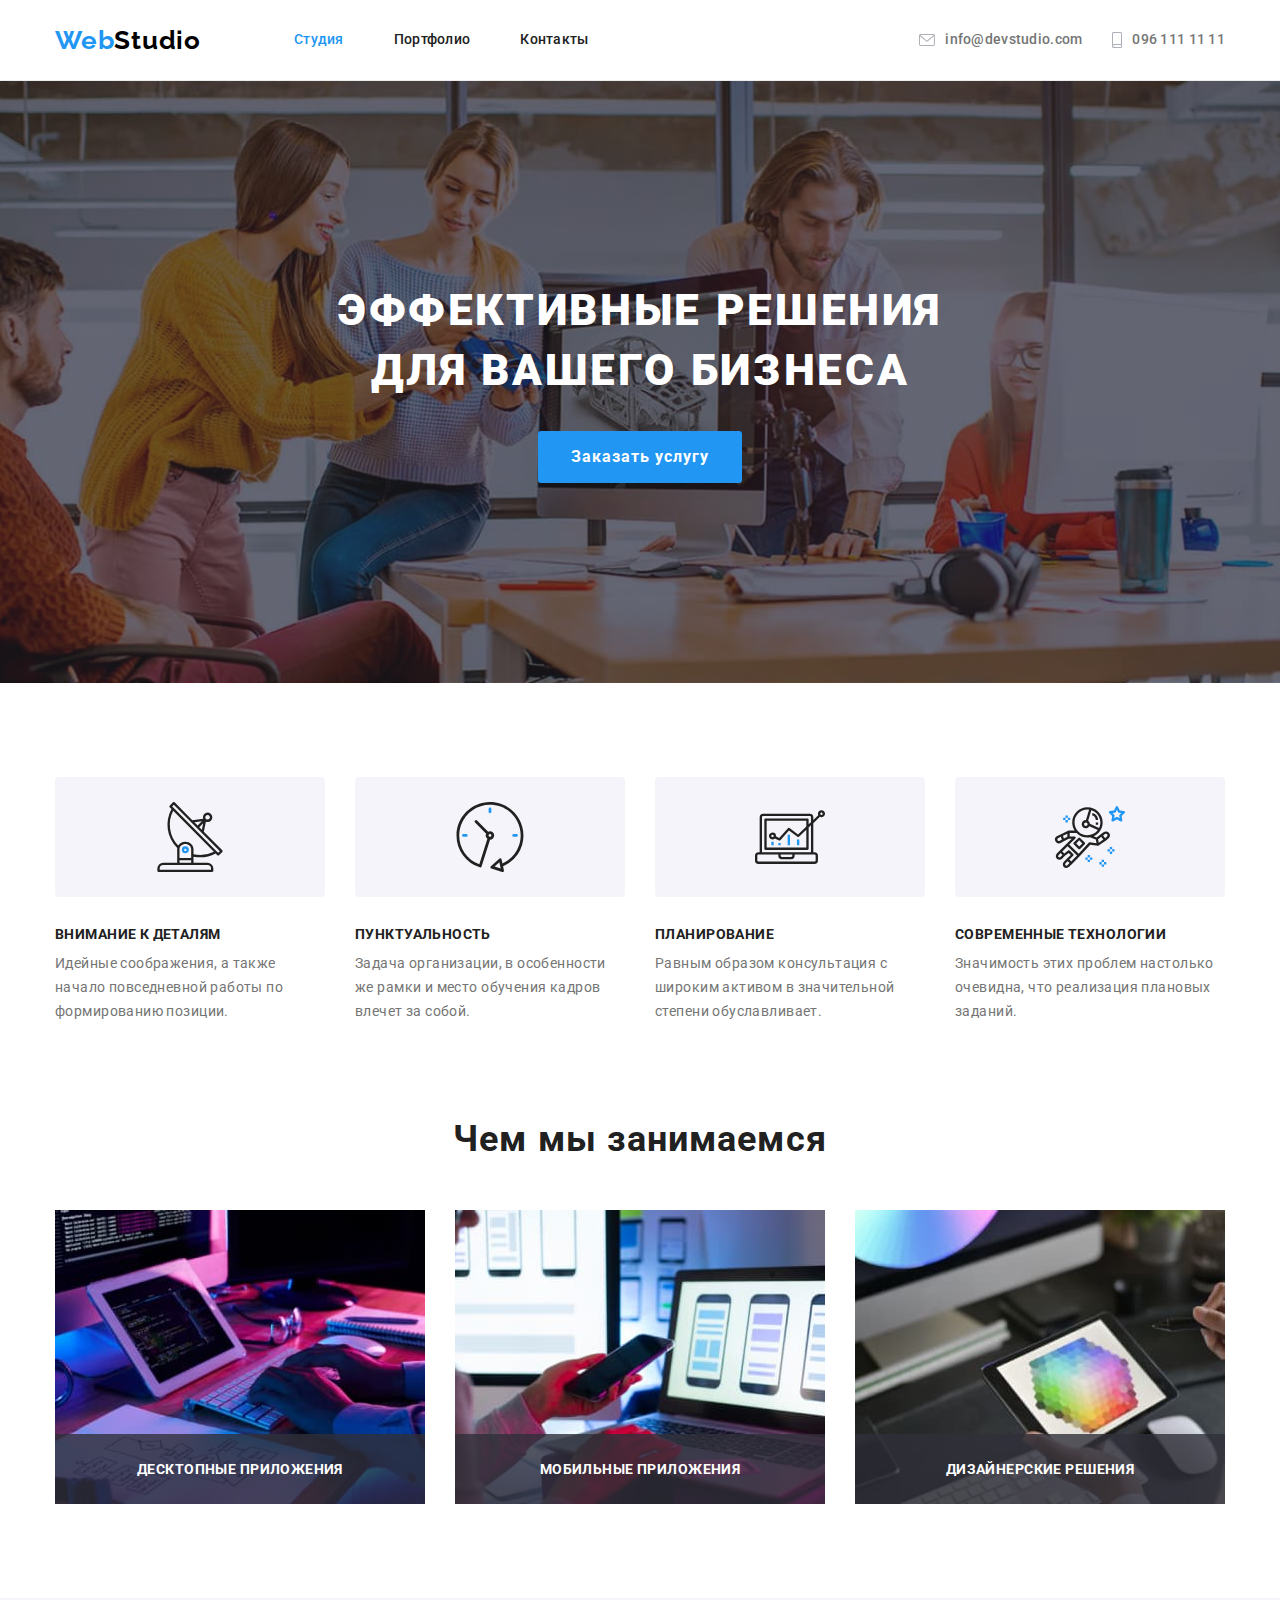
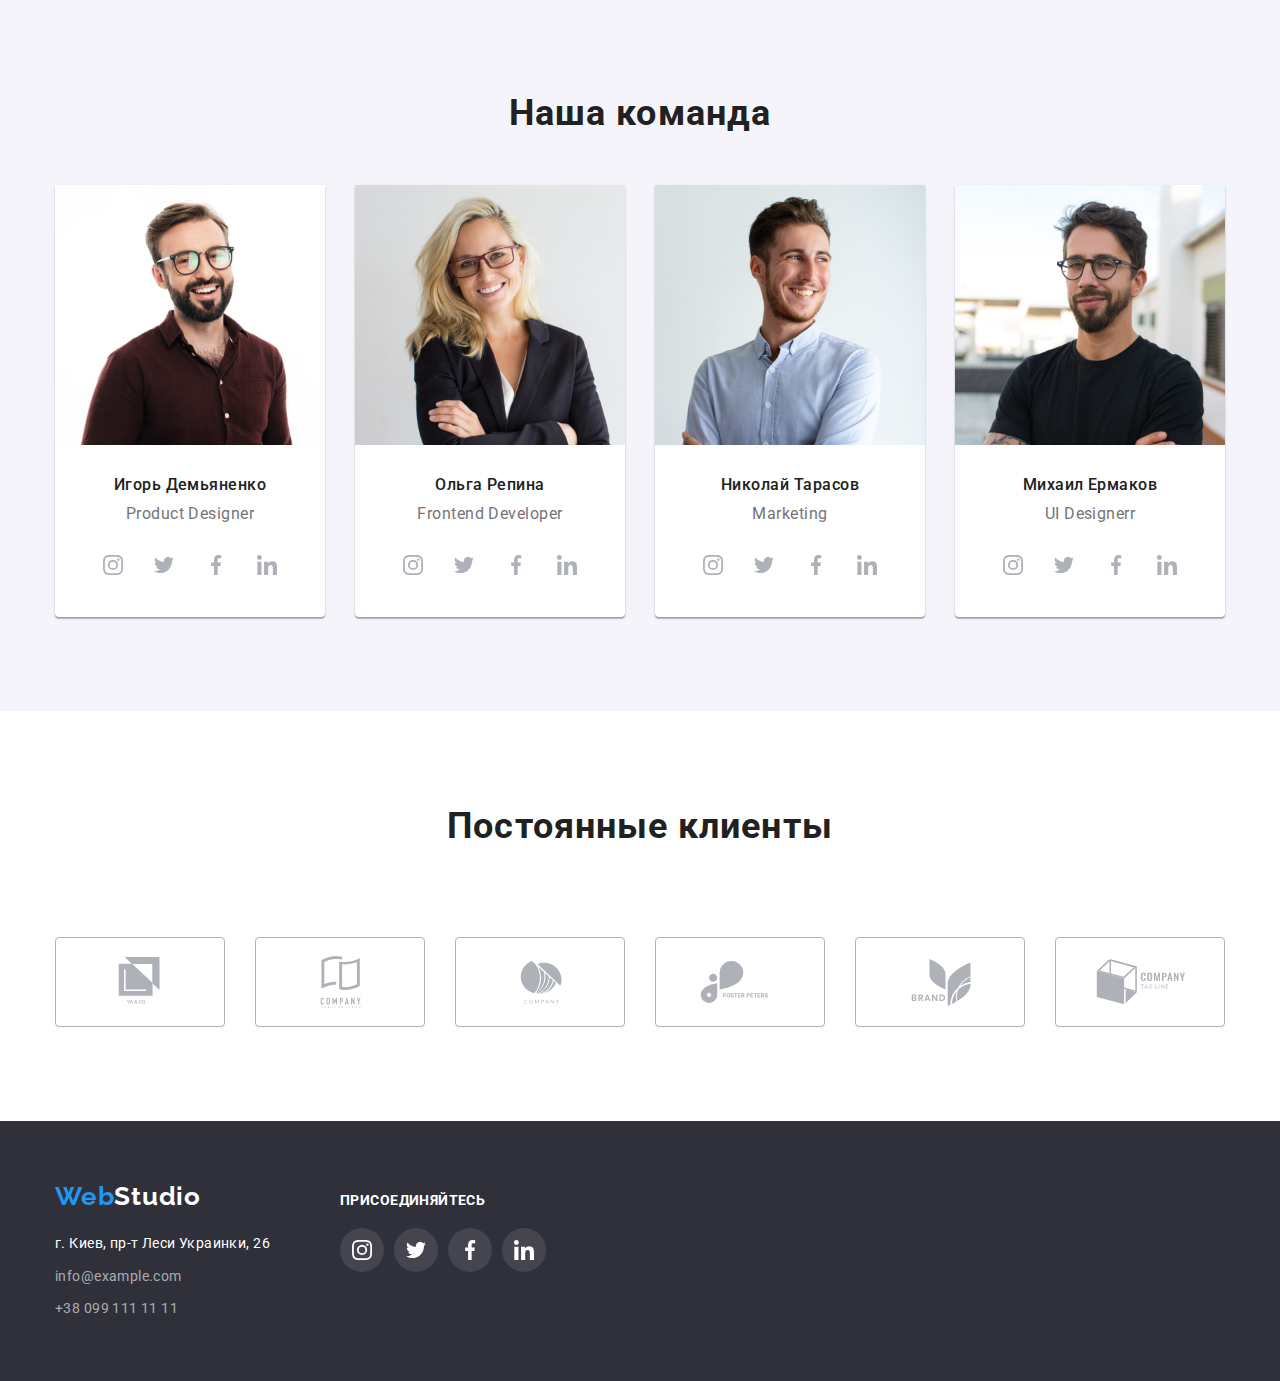
==== index.html @ 8a3f6d6b "позиционирование" ====
<!DOCTYPE html>
<html lang="ru">

<head>
    <meta charset="UTF-8">
    <meta name="viewport" content="width=device-width, initial-scale=1.0">
    <title>Web Studio</title>
    <link rel="preconnect" href="https://fonts.gstatic.com">
    <link
        href="https://fonts.googleapis.com/css2?family=Raleway:wght@700&family=Roboto:wght@400;500;700;900&display=swap"
        rel="stylesheet">
    <link rel="stylesheet"
        href="https://cdnjs.cloudflare.com/ajax/libs/modern-normalize/0.6.0/modern-normalize.min.css" />
    <link rel="stylesheet" href="css/style.css">
</head>

<body>
    <!--шапка-->
    <header class="header">
        <div class="container">
            <nav class="nav-links">
                <a href="./index.html" class="logo-header"><span class="logo-part">Web</span>Studio</a>
                <ul class="site-nav list">
                    <li class="nav-item"><a href="#" class="link current">Студия</a></li>
                    <li class="nav-item"><a href="./portfolio.html" class="link">Портфолио</a></li>
                    <li class="nav-item"><a href="" class="link">Контакты</a></li>
                </ul>
            </nav>
            <ul class="contacts list">
                <li class="contacts-item"><a href="mailto:info@devstudio.com" class="item">
                        <svg class="contacts-icon" width="16" height="12">
                            <use href="./image/symbol.svg#icon-envelope"></use>
                        </svg>
                        info@devstudio.com</a></li>
                <li class="contacts-item"><a href="tel:+380961111111" class="item">
                        <svg class="contacts-icon" width="10" height="16">
                            <use href="./image/symbol.svg#icon-smartphone"></use>
                        </svg>
                        096 111 11 11</a></li>
            </ul>
        </div>
    </header>

    <!--Баннер-->
    <main>
        <section class="hero">
            <div class="container">
                <h1 class="name">Эффективные решения для вашего бизнеса</h1>
                <a href="" class="order">Заказать услугу</a>
            </div>
        </section>

        <!--Ценности-->
        <section class="values">
            <div class="container">
                <h2 class="visually-hidden">Наши ценности</h2>
                <ul class="list">
                    <li class="list-item">
                        <h3 class="name">Внимание к деталям</h3>
                        <p class="essence">Идейные соображения, а также начало повседневной работы по формированию
                            позиции.
                        </p>
                    </li>
                    <li class="list-item">
                        <h3 class="name">Пунктуальность</h3>
                        <p class="essence">Задача организации, в особенности же рамки и место обучения кадров влечет за
                            собой.</p>
                    </li>
                    <li class="list-item">
                        <h3 class="name">Планирование</h3>
                        <p class="essence">Равным образом консультация с широким активом в значительной степени
                            обуславливает.</p>
                    </li>
                    <li class="list-item">
                        <h3 class="name">Современные технологии</h3>
                        <p class="essence">Значимость этих проблем настолько очевидна, что реализация плановых заданий.
                        </p>
                    </li>
                </ul>
            </div>
        </section>

        <!--Чем занимаемся-->
        <section class="works">
            <div class="container">
                <h2 class="title">Чем мы занимаемся</h2>
                <ul class="list">
                    <li class="works-item">
                        <img src="./image/box1.jpg" alt="Человек за столом пишет код на компьютере" width="370"
                            class="works-img">
                        <p class="works-label">Десктопные приложения</p>
                    </li>
                    <li class="works-item">
                        <img src="./image/box2.jpg" alt="Человек проверяет как отображается информация на смартфоне"
                            width="370" class="works-img">
                        <p class="works-label">Мобильные приложения</p>
                    </li>
                    <li class="works-item">
                        <img src="./image/box3.jpg" alt="Человек выбирает цвет на палитре цветов с планшета" width="370"
                            class="works-img">
                        <p class="works-label">Дизайнерские решения</p>
                    </li>
                </ul>
            </div>
        </section>

        <!--Наша команда-->
        <section class="team">
            <div class="container">
                <h2 class="name">Наша команда</h2>
                <ul class="list">
                    <li class="item"> <img src="./image/photo1.jpg" alt="Мужчина в бордовой рубашке и очках" width="270"
                            class="box">
                        <h3 class="title">Игорь Демьяненко</h3>
                        <p lang="en" class="position">Product Designer</p>

                        <ul class="social">
                            <li class="social-item">
                                <a href="#" class="social-link">
                                    <svg class="social-icon" width="20" height="20">
                                        <use href="./image/symbol.svg#icon-instagram" />
                                    </svg>
                                </a>
                            </li>
                            <li class="social-item">
                                <a href="#" class="social-link">
                                    <svg class="social-icon" width="20" height="20">
                                        <use href="./image/symbol.svg#icon-twitter" />
                                    </svg>
                                </a>
                            </li>
                            <li class="social-item">
                                <a href="#" class="social-link">
                                    <svg class="social-icon" width="20" height="20">
                                        <use href="./image/symbol.svg#icon-facebook" />
                                    </svg>
                                </a>
                            </li>
                            <li class="social-item">
                                <a href="#" class="social-link">
                                    <svg class="social-icon" width="20" height="20">
                                        <use href="./image/symbol.svg#icon-linkedin" />
                                    </svg>
                                </a>
                            </li>
                        </ul>

                    </li>
                    <li class="item">
                        <img src="./image/photo2.jpg" alt="Девушка в очках и деловом костюме" width="270" class="box">
                        <h3 class="title">Ольга Репина</h3>
                        <p lang="en" class="position">Frontend Developer</p>

                        <ul class="social">
                            <li class="social-item">
                                <a href="#" class="social-link">
                                    <svg class="social-icon" width="20" height="20">
                                        <use href="./image/symbol.svg#icon-instagram" />
                                    </svg>
                                </a>
                            </li>
                            <li class="social-item">
                                <a href="#" class="social-link">
                                    <svg class="social-icon" width="20" height="20">
                                        <use href="./image/symbol.svg#icon-twitter" />
                                    </svg>
                                </a>
                            </li>
                            <li class="social-item">
                                <a href="#" class="social-link">
                                    <svg class="social-icon" width="20" height="20">
                                        <use href="./image/symbol.svg#icon-facebook" />
                                    </svg>
                                </a>
                            </li>
                            <li class="social-item">
                                <a href="#" class="social-link">
                                    <svg class="social-icon" width="20" height="20">
                                        <use href="./image/symbol.svg#icon-linkedin" />
                                    </svg>
                                </a>
                            </li>
                        </ul>

                    </li>
                    <li class="item">
                        <img src="./image/photo3.jpg" alt="Мужчина в белой рубашке" width="270" class="box">
                        <h3 class="title">Николай Тарасов</h3>
                        <p lang="en" class="position">Marketing</p>

                        <ul class="social">
                            <li class="social-item">
                                <a href="#" class="social-link">
                                    <svg class="social-icon" width="20" height="20">
                                        <use href="./image/symbol.svg#icon-instagram" />
                                    </svg>
                                </a>
                            </li>
                            <li class="social-item">
                                <a href="#" class="social-link">
                                    <svg class="social-icon" width="20" height="20">
                                        <use href="./image/symbol.svg#icon-twitter" />
                                    </svg>
                                </a>
                            </li>
                            <li class="social-item">
                                <a href="#" class="social-link">
                                    <svg class="social-icon" width="20" height="20">
                                        <use href="./image/symbol.svg#icon-facebook" />
                                    </svg>
                                </a>
                            </li>
                            <li class="social-item">
                                <a href="#" class="social-link">
                                    <svg class="social-icon" width="20" height="20">
                                        <use href="./image/symbol.svg#icon-linkedin" />
                                    </svg>
                                </a>
                            </li>
                        </ul>

                    </li>
                    <li class="item">
                        <img src="./image/photo4.jpg" alt="Мужчина в черной футболке и очках" width="270" class="box">
                        <h3 class="title">Михаил Ермаков</h3>
                        <p lang="en" class="position">UI Designerr</p>

                        <ul class="social">
                            <li class="social-item">
                                <a href="#" class="social-link">
                                    <svg class="social-icon" width="20" height="20">
                                        <use href="./image/symbol.svg#icon-instagram" />
                                    </svg>
                                </a>
                            </li>
                            <li class="social-item">
                                <a href="#" class="social-link">
                                    <svg class="social-icon" width="20" height="20">
                                        <use href="./image/symbol.svg#icon-twitter" />
                                    </svg>
                                </a>
                            </li>
                            <li class="social-item">
                                <a href="#" class="social-link">
                                    <svg class="social-icon" width="20" height="20">
                                        <use href="./image/symbol.svg#icon-facebook" />
                                    </svg>
                                </a>
                            </li>
                            <li class="social-item">
                                <a href="#" class="social-link">
                                    <svg class="social-icon" width="20" height="20">
                                        <use href="./image/symbol.svg#icon-linkedin" />
                                    </svg>
                                </a>
                            </li>
                        </ul>

                    </li>
                </ul>
            </div>
        </section>

        <!--Постоянные клиенты-->
        <section class="client">
            <div class="container">
                <h2 class="name">Постоянные клиенты</h2>
                <ul class="list">
                    <li class="client-item">
                        <a href="#" class="link">
                            <svg class="client-icon" width="170" height="90">
                                <use href="./image/symbol.svg#icon-Client1"></use>
                            </svg>
                        </a>
                    </li>
                    <li class="client-item">
                        <a href="#" class="link">
                            <svg class="client-icon" width="170" height="90">
                                <use href="./image/symbol.svg#icon-Client2"></use>
                            </svg>
                        </a>
                    </li>
                    <li class="client-item">
                        <a href="#" class="link">
                            <svg class="client-icon" width="170" height="90">
                                <use href="./image/symbol.svg#icon-Client3"></use>
                            </svg>
                        </a>
                    </li>
                    <li class="client-item">
                        <a href="#" class="link">
                            <svg class="client-icon" width="170" height="90">
                                <use href="./image/symbol.svg#icon-Client4"></use>
                            </svg>
                        </a>
                    </li>
                    <li class="client-item">
                        <a href="#" class="link">
                            <svg class="client-icon" width="170" height="90">
                                <use href="./image/symbol.svg#icon-Client5"></use>
                            </svg>
                        </a>
                    </li>
                    <li class="client-item">
                        <a href="#" class="link">
                            <svg class="client-icon" width="170" height="90">
                                <use href="./image/symbol.svg#icon-Client6"></use>
                            </svg>
                        </a>
                    </li>
                </ul>
            </div>
        </section>
    </main>

    <!--Подвал-->
    <footer class="footer">
        <div class="container">
            <div class="footer-content">
                <p class="logo-footer"><span class="logo-part">Web</span>Studio</p>
                <address class="address">
                    <p class="office"> г. Киев, пр-т Леси Украинки, 26</p>
                    <p class="item"><a href="mailto:info@example.com" class="item">info@example.com</a></p>
                    <p class="item"><a href="tel:+380991111111" class="item">+38 099 111 11 11</a></p>
                </address>
            </div>
            <div class="footer-social">
                <p class="social-title">Присоединяйтесь</p>
                <ul class="social down">
                    <li class="social-item">
                        <a href="#" class="social-link">
                            <svg class="social-icon" width="20" height="20">
                                <use href="./image/symbol.svg#icon-instagram" />
                            </svg>
                        </a>
                    </li>

                    <li class="social-item">
                        <a href="#" class="social-link">
                            <svg class="social-icon" width="20" height="20">
                                <use href="./image/symbol.svg#icon-twitter" />
                            </svg>
                        </a>
                    </li>

                    <li class="social-item">
                        <a href="#" class="social-link">
                            <svg class="social-icon" width="20" height="20">
                                <use href="./image/symbol.svg#icon-facebook" />
                            </svg>
                        </a>
                    </li>

                    <li class="social-item">
                        <a href="#" class="social-link">
                            <svg class="social-icon" width="20" height="20">
                                <use href="./image/symbol.svg#icon-linkedin" />
                            </svg>
                        </a>
                    </li>
                </ul>
            </div>
        </div>
    </footer>

</body>

</html>
---- css/style.css ----
/* Структура:
рут
нормалайз
общее
хеадер
мэйн на студии
мэйн на портфолио
футтер
скрыть заголовки*/

/* основной цвет текста  #757575 */
/* вторичный цвет текста  #212121*/
/* акцент + первая часть лого #2196F3 */
/* вторая часть лого в хедере #000000 */
/* белый + вторая часть лого в футтере #FFFFFF */
/* контакты в футере rgba(255, 255, 255, .6) */
/* бєкграунд в герое #2F303A */
/* бєкгаунд "наша команда" + кнопки фильтра #F5F4FA */
/* бэкгаунд #ffffff */
/* границы #EEEEEE */
:root {
  --primery-text-color: #757575;
  --secondary-text-color: #212121;
  --accent-color: #2196f3;
  --accent-secondary-color: #ffffff;
  --logo-first-part: #2196f3;
  --header-logo-second-part: #000000;
  --background: #ffffff;
  --background-hero: #2f303a;
  --background-team: #f5f4fa;
  --backgound-footer: #2f303a;
  --footer-logo-second-part: #ffffff;
  --footer-contscts: rgba(255, 255, 255, 0.6);
  --background-filter: #f5f4fa;
  --border: #eeeeee;
  --line: #ececec;
  --icon-primery-color: #afb1b8;
}

/* перенести потом в файл нормалайз.сиэсэс- начало */
ul {
  list-style: none;
  padding-inline-start: 0px;
}

a {
  text-decoration: none;
}

address {
  font-style: normal;
}
/* перенести потом в файл нормалайз.сиэсэс- конец */

/* общее */
body {
  background-color: var(--background);
  color: var(--primery-text-color);
  font-family: Roboto, sans-serif;
  font-style: normal;
}

.container {
  margin-left: auto;
  margin-right: auto;
  width: 1200px;
  padding-left: 15px;
  padding-right: 15px;
  /* outline: 2px solid tomato; */
}

.list {
  padding: 0;
  margin: 0;
  list-style: none;
}

/* все про хедер */

.header .container,
.nav-links {
  display: flex;
  align-items: center;
}
.header {
  border-bottom: 1px solid var(--line);
}

/* лого */
.logo-header {
  margin-right: 93px;

  color: var(--header-logo-second-part);
  font-family: Raleway, sans-serif;

  font-size: 26px;
  font-weight: 700;
  line-height: 1.19;
  letter-spacing: 0.03em;
}

.logo-part {
  color: var(--logo-first-part);
}

/* навигация */
.site-nav .link {
  display: block;
  padding-top: 32px;
  padding-bottom: 32px;
  color: var(--secondary-text-color);
  font-weight: 500;
  font-size: 14px;
  line-height: 1.14;
  letter-spacing: 0.02em;
  cursor: pointer;
}

.site-nav .link:hover,
.site-nav .link:focus {
  color: var(--accent-color);
}

.site-nav .current {
  color: var(--accent-color);
}

.site-nav.list {
  display: flex;
}

.site-nav .nav-item + .nav-item {
  margin-left: 50px;
}

/* контакты */
.contacts .item {
  color: var(--primery-text-color);
  font-weight: 500;
  font-size: 14px;
  line-height: 1.14;
  letter-spacing: 0.02em;
  cursor: pointer;
}

.contacts .item:hover,
.contacts .item:focus {
  color: var(--accent-color);
}

.contacts .item:hover .contacts-icon,
.contacts .item:focus .contacts-icon {
  fill: var(--accent-color);
}

.contacts.list {
  display: flex;
  margin-left: auto;
}

.contacts-item:nth-child(1) {
  margin-right: 30px;
}

.contacts-icon {
  fill: var(--icon-primery-color);
}

.contacts.list .item {
  display: flex;
  align-items: center;
}

.contacts-icon {
  margin-right: 10px;
}

/* мэйн на студии */
/* герой */
.hero {
  margin-left: auto;
  margin-right: auto;
  padding-top: 200px;
  padding-bottom: 200px;
  background-color: var(--background-hero);
  background-image: linear-gradient(
      to right,
      rgba(47, 48, 58, 0.4),
      rgba(47, 48, 58, 0.4)
    ),
    url("../image/bghero.jpg");
  /* background-image: linear-gradient(to right, rgba(47, 48, 58, 0.4),rgba(47, 48, 58, 0.4)), */
  background-repeat: no-repeat;
  max-width: 1600px;
  background-position: 50% 50%;
  background-size: cover;
}

.hero .container {
  text-align: center;
  padding-right: 252px;
  padding-left: 252px;
}

.hero .name {
  margin-top: 0;
  margin-bottom: 30px;
  /* background-color: var(--background-hero); */
  color: var(--accent-secondary-color);
  font-weight: 900;
  font-size: 44px;
  line-height: 1.36;
  letter-spacing: 0.06em;
  text-transform: uppercase;
}
.hero .order {
  display: inline-block;
  border: 1px solid transparent;
  border-radius: 3px;
  padding: 10px 32px;
  min-width: 200px;

  background-color: var(--accent-color);
  color: var(--accent-secondary-color);
  font-weight: 700;
  font-size: 16px;
  line-height: 1.87;
  letter-spacing: 0.06em;
  text-align: center;
}

/* ценности */
.values {
  padding-top: 94px;
  padding-bottom: 94px;
}

.values .list {
  display: flex;
  flex-wrap: wrap;
}

.values .list-item {
  width: 270px;
}

.values .list-item::before {
  display: block;
  content: "";
  height: 150px;
  background-size: contain;
  background-repeat: no-repeat;
  background-position: top;
}

.values .list-item:nth-child(1)::before {
  background-image: url(../image/values1.svg);
}

.values .list-item:nth-child(2)::before {
  background-image: url(../image/values2.svg);
}

.values .list-item:nth-child(3)::before {
  background-image: url(../image/values3.svg);
}

.values .list-item:nth-child(4)::before {
  background-image: url(../image/values4.svg);
}

.values .list-item + .list-item {
  margin-left: 30px;
}

.values .name {
  margin-top: 0;
  margin-bottom: 10px;
  color: var(--secondary-text-color);
  font-weight: 700;
  font-size: 14px;
  line-height: 1.14;
  letter-spacing: 0.03em;
  text-transform: uppercase;
  text-align: left;
}

.values .essence {
  margin-top: 0;
  margin-bottom: 0;
  font-weight: 400;
  font-size: 14px;
  line-height: 1.71;
  letter-spacing: 0.03em;
  text-align: left;
}

/* чем мы занимаемся */
.works {
  padding-bottom: 94px;
}

.works .list {
  display: flex;
  justify-content: space-between;
}

.works .title {
  margin-top: 0;
  margin-bottom: 50px;
  color: var(--secondary-text-color);
  font-weight: 700;
  font-size: 36px;
  line-height: 1.17;
  letter-spacing: 0.03em;
  text-align: center;
}

.works-img {
  display: block;
}

.works-item {
  position: relative;
}

.works-label {
  position: absolute;
  bottom: 0px;
  left: 0px;
  right: 0px;
  margin: 0px;
  padding: 27px 0;
  background-color: rgba(47, 48, 58, 0.8);
  color: var(--accent-secondary-color);
  font-size: 14px;
  font-weight: 700;
  line-height: 1.17;
  text-transform: uppercase;
  text-align: center;
  letter-spacing: 0.03em;
}

/* наша команда */
.team {
  background-color: var(--background-team);
  padding-top: 94px;
  padding-bottom: 94px;
}

.team .box {
  display: block;
}

.team .list {
  display: flex;
  flex-wrap: wrap;
  /* margin-left: -30px; */
}
.team .item {
  flex-basis: calc(100% / 4 - 30px);
  margin-left: 30px;
  padding-bottom: 30px;
  background-color: #fff;
  border-radius: 0px 0px 4px 4px;
  box-shadow: 0px 1px 3px rgba(0, 0, 0, 0.12), 0px 1px 1px rgba(0, 0, 0, 0.14),
    0px 2px 1px rgba(0, 0, 0, 0.2);
}

.team .item:first-child {
  margin-left: 0px;
}

.team .name {
  margin-top: 0;
  margin-bottom: 50px;
  color: var(--secondary-text-color);
  font-weight: 700;
  font-size: 36px;
  line-height: 1.17;
  letter-spacing: 0.03em;
  text-align: center;
}

.team .title {
  margin-top: 30px;
  margin-bottom: 10px;
  color: var(--secondary-text-color);
  font-weight: 500;
  font-size: 16px;
  line-height: 1.19;
  letter-spacing: 0.03em;
  text-align: center;
}

.team .position {
  margin-top: 0;
  margin-bottom: 16px;
  font-weight: 400;
  font-size: 16px;
  line-height: 1.19;
  letter-spacing: 0.03em;
  text-align: center;
}

/* соц.сети в тиме */
.social {
  display: flex;
  justify-content: space-around;
  padding-left: 32px;
  padding-right: 32px;
}

.social-item {
  display: flex;
  justify-content: center;
}

.social-link {
  width: 44px;
  height: 44px;
  display: flex;
  justify-content: center;
  align-items: center;
  border-radius: 50%;
}

.social-link:hover,
.social-link:focus {
  background-color: var(--accent-color);
}

.social-icon {
  fill: var(--icon-primery-color);
}

.social-link:hover .social-icon,
.social-link:focus .social-icon {
  fill: var(--accent-secondary-color);
}

/* Постоянные клиенты */
.client {
  padding-top: 94px;
  padding-bottom: 94px;
}

.client .name {
  margin-top: 0;
  margin-bottom: 50px;
  color: var(--secondary-text-color);
  font-weight: 700;
  font-size: 36px;
  line-height: 1.17;
  letter-spacing: 0.03em;
  text-align: center;
}

.client .list {
  display: flex;
  margin-top: 90px;
}

.client-item .link {
  margin-left: 30px;
  border: 1px solid var(--icon-primery-color);
  border-radius: 4px;
  width: 170px;
  height: 90px;
  display: flex;
  align-items: center;
  justify-content: center;
}

.client-icon {
  fill: var(--icon-primery-color);
}

.client .list {
  margin-left: -30px;
}

.client-item .link:hover,
.client-item .link:focus {
  border: 1px solid var(--accent-color);
  border-radius: 4px;
  /* fill: var(--accent-color); */
}

.client-item .link:hover .client-icon,
.client-item .link:focus .client-icon {
  fill: var(--accent-color);
}

/* мэйн на портфолио */
.portfolio {
  padding-top: 94px;
  padding-bottom: 94px;
}
/* фильтр */
.button.list {
  margin-bottom: 50px;
  display: flex;
  justify-content: center;
}

.button .item {
  display: inline-block;
  border: 1px solid transparent;
  border-radius: 3px;
  padding: 6px 22px;

  background-color: var(--background-filter);
  color: var(--secondary-text-color);
  cursor: pointer;
  font-family: Roboto, sans-serif;
  font-weight: 500;
  font-size: 16px;
  line-height: 1.62;
  letter-spacing: 0.03em;
}

.button .item:hover,
.button .item:focus {
  background-color: var(--accent-color);
  color: var(--accent-secondary-color);
  box-shadow: 0px 3px 1px rgba(0, 0, 0, 0.1), 0px 1px 2px rgba(0, 0, 0, 0.08),
    0px 2px 2px rgba(0, 0, 0, 0.12);
}

.button > .button-item + .button-item {
  margin-left: 8px;
}

/* продукция */
.production.list {
  display: flex;
  flex-wrap: wrap;
}
.production .item {
  width: 370px;
  margin-bottom: 30px;
  margin-right: 30px;
}

.production .item:nth-child(3n) {
  margin-right: 0px;
}

.production .item:nth-last-child(-n + 3) {
  margin-bottom: 0px;
}

.production .item:hover,
.production .item:focus {
  box-shadow: 0px 1px 1px rgba(0, 0, 0, 0.12), 0px 4px 4px rgba(0, 0, 0, 0.06),
    1px 4px 6px rgba(0, 0, 0, 0.16);
}

.text {
  padding: 20px 24px;
  border: 1px solid var(--border);
  border-top: none;
  cursor: pointer;
}

.production .name {
  margin-top: 0;
  margin-bottom: 4px;
  color: var(--secondary-text-color);
  font-weight: 700;
  font-size: 18px;
  line-height: 2;
  letter-spacing: 0.06em;
}

.production .category {
  margin-top: 0;
  margin-bottom: 0px;
  font-weight: 400;
  font-size: 16px;
  line-height: 1.88;
  letter-spacing: 0.03em;
}

.production .box {
  display: block;
}

.box-overlay {
  width: 370px;
  height: 294px;
  position: relative;
  overflow: hidden;
}

.overlay {
  position: absolute;
  top: 0;
  left: 0;
  width: 100%;
  height: 100%;
  background-color: rgba(33, 150, 243, 0.9);
  transform: translatey(100%);
  transition: transform 250ms cubic-bezier(0.4, 0, 0.2, 1);
  margin: 0px;
  padding: 63px 24px;
  font-weight: 400;
  font-size: 18px;
  line-height: 1.56;
  letter-spacing: 0.03em;
  color: var(--accent-secondary-color);
}

.item:hover .overlay {
  transform: translatey(0);
}

/* все про футтер */

.footer .container {
  display: flex;
  align-items: baseline;
}

.social-title {
  margin-top: 0;
  margin-bottom: 0px;
  font-weight: 700;
  font-size: 14px;
  line-height: 1.17;
  letter-spacing: 0.03em;
  text-transform: uppercase;
  color: var(--accent-secondary-color);
}

.social {
  margin-top: 20px;
}

.social.down {
  padding-left: 0px;
  padding-right: 0px;
  margin-bottom: 0px;
}

footer .social-item {
  margin-right: 10px;
  background-color: rgba(255, 255, 255, 0.1);
  border-radius: 50%;
}

footer .social-icon {
  fill: var(--accent-secondary-color);
}

.footer {
  background-color: var(--backgound-footer);
  padding-top: 60px;
  padding-bottom: 60px;
}

.footer-content {
  margin-right: 70px;
}

/* лого */
.logo-footer {
  margin-top: 0;
  margin-bottom: 20px;
  color: var(--footer-logo-second-part);
  font-family: Raleway, sans-serif;
  font-weight: 700;
  font-size: 26px;
  line-height: 1.19;
  letter-spacing: 0.03em;
}

.logo-part {
  color: var(--logo-first-part);
}

/* адресс */
.address {
  font-weight: normal;
  font-size: 14px;
  line-height: 1.71;
  letter-spacing: 0.03em;
}
.address .office {
  margin-top: 0;
  margin-bottom: 0;
  color: var(--footer-logo-second-part);
}

.address .item {
  margin-top: 9px;
  margin-bottom: 0;
  color: var(--footer-contscts);
}

/* скрыть заголовки, которых нет на макете */
.visually-hidden {
  position: absolute;
  width: 1px;
  height: 1px;
  margin: -1px;
  border: 0;
  padding: 0;

  white-space: nowrap;
  clip-path: inset(100%);
  clip: rect(0 0 0 0);
  overflow: hidden;
}
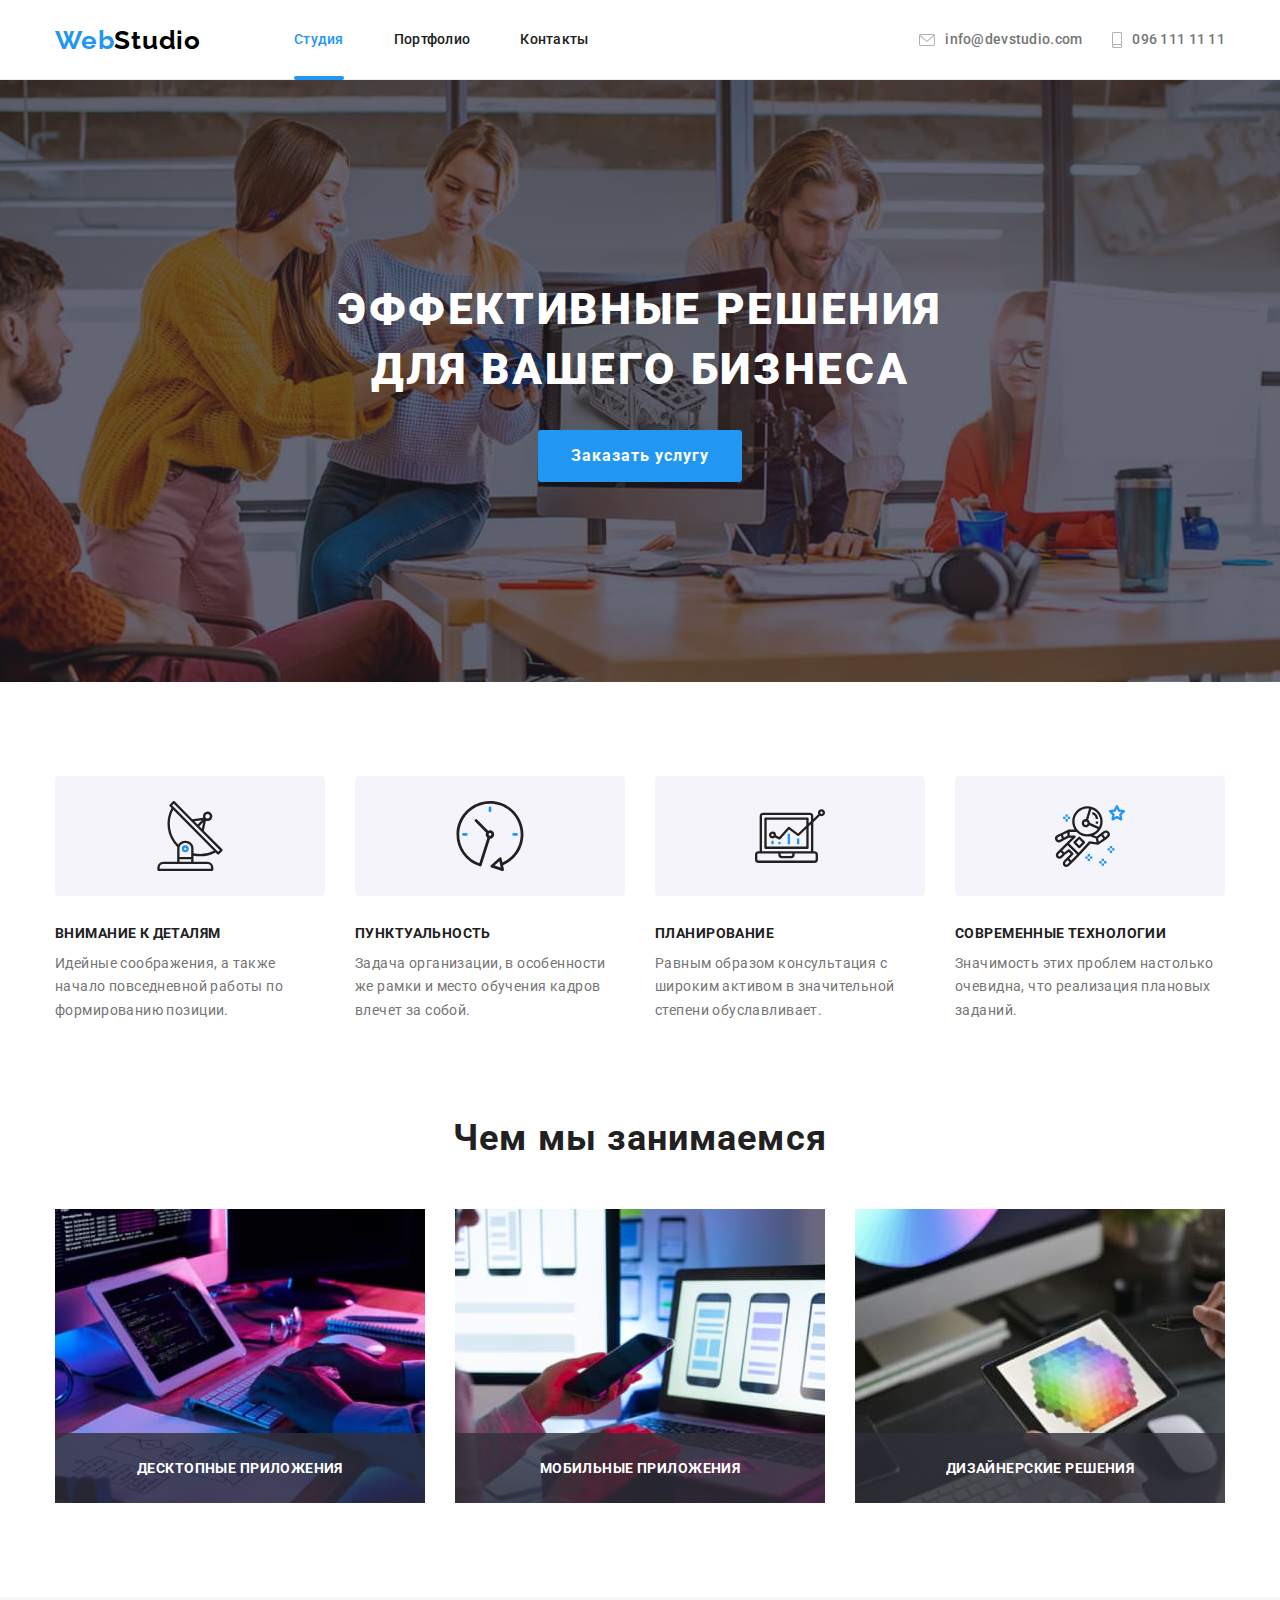
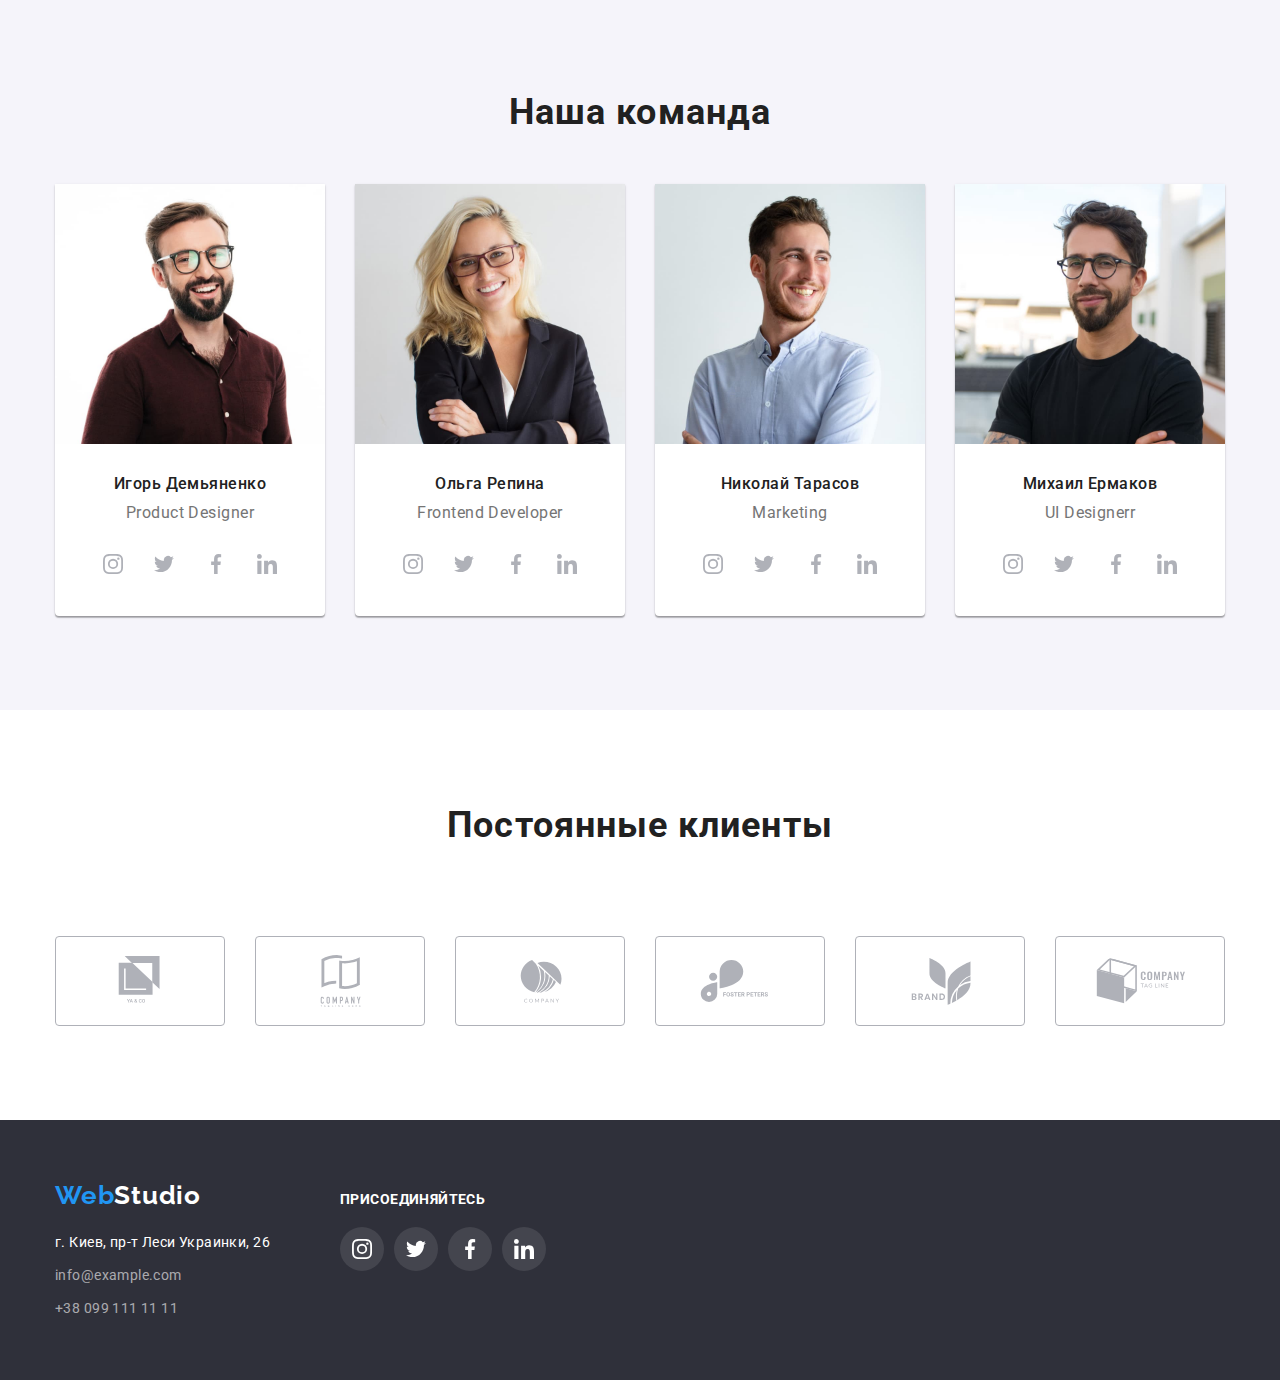
==== commit 479b2761: "сделал д\з" ====
--- a/index.html
+++ b/index.html
@@ -46,9 +46,22 @@
         <section class="hero">
             <div class="container">
                 <h1 class="name">Эффективные решения для вашего бизнеса</h1>
-                <a href="" class="order">Заказать услугу</a>
-            </div>
-        </section>
+                <button class="order" data-open-modal>Заказать услугу</button>
+            </div>
+        </section>
+
+        <!--Модальное окно "Заказать услугу"-->
+        <div class="backdrop is-hidden" data-backdrop>
+            <div class="modal">
+                <button class="close-btn" data-close-modal>
+                    <svg class="modal-close" width="18" height="18">
+                        <use href="./image/symbol.svg#icon-close"></use>
+                    </svg>
+                </button>
+            </div>
+        </div>
+        <!-- Скрипт JS -->
+        <script src="./js/modal.js"></script>
 
         <!--Ценности-->
         <section class="values">
--- a/css/style.css
+++ b/css/style.css
@@ -35,6 +35,8 @@
   --border: #eeeeee;
   --line: #ececec;
   --icon-primery-color: #afb1b8;
+  --duration: 250ms;
+  --function: cubic-bezier(0.4, 0, 0.2, 1);
 }
 
 /* перенести потом в файл нормалайз.сиэсэс- начало */
@@ -84,6 +86,7 @@
 }
 .header {
   border-bottom: 1px solid var(--line);
+  height: 80px;
 }
 
 /* лого */
@@ -114,6 +117,9 @@
   line-height: 1.14;
   letter-spacing: 0.02em;
   cursor: pointer;
+  transition-property: color;
+  transition-duration: var(--duration);
+  transition-timing-function: var(--function);
 }
 
 .site-nav .link:hover,
@@ -122,7 +128,19 @@
 }
 
 .site-nav .current {
+  position: relative;
   color: var(--accent-color);
+}
+
+.site-nav .current::after {
+  content: "";
+  position: absolute;
+  bottom: 0px;
+  left: 0;
+  width: 100%;
+  height: 4px;
+  background-color: var(--accent-color);
+  border-radius: 2px;
 }
 
 .site-nav.list {
@@ -141,6 +159,9 @@
   line-height: 1.14;
   letter-spacing: 0.02em;
   cursor: pointer;
+  transition-property: color;
+  transition-duration: var(--duration);
+  transition-timing-function: var(--function);
 }
 
 .contacts .item:hover,
@@ -164,6 +185,9 @@
 
 .contacts-icon {
   fill: var(--icon-primery-color);
+  transition-property: fill;
+  transition-duration: var(--duration);
+  transition-timing-function: var(--function);
 }
 
 .contacts.list .item {
@@ -189,7 +213,6 @@
       rgba(47, 48, 58, 0.4)
     ),
     url("../image/bghero.jpg");
-  /* background-image: linear-gradient(to right, rgba(47, 48, 58, 0.4),rgba(47, 48, 58, 0.4)), */
   background-repeat: no-repeat;
   max-width: 1600px;
   background-position: 50% 50%;
@@ -229,6 +252,60 @@
   text-align: center;
 }
 
+/*Модалка в герое*/
+
+.backdrop {
+  position: fixed;
+  width: 100%;
+  height: 100%;
+  background-color: rgba(0, 0, 0, 0.2);
+  top: 0;
+  left: 0;
+  transition-property: opacity, visibility;
+  transition-duration: var(--duration);
+  transition-timing-function: var(--function);
+}
+
+.backdrop.is-hidden {
+  opacity: 0;
+  pointer-events: none;
+  visibility: hidden;
+}
+
+.backdrop.is-hidden .modal {
+  transform: translate(-50%, -50%) scale(1.1);
+}
+
+.modal {
+  position: absolute;
+  top: 50%;
+  left: 50%;
+  transform: translate(-50%, -50%) scale(1);
+  width: 528px;
+  height: 581px;
+  padding: 8px;
+  background-color: var(--background);
+  box-shadow: 0px 1px 3px rgba(0, 0, 0, 0.12), 0px 1px 1px rgba(0, 0, 0, 0.14),
+    0px 2px 1px rgba(0, 0, 0, 0.2);
+  border-radius: 4px;
+  transition-property: transform;
+  transition-duration: var(--duration);
+  transition-timing-function: var(--function);
+}
+
+.close-btn {
+  display: flex;
+  justify-content: center;
+  align-items: center;
+  margin-left: auto;
+  width: 30px;
+  height: 30px;
+  background-color: var(--background);
+  border: 1px solid rgba(0, 0, 0, 0.1);
+  border-radius: 50%;
+  cursor: pointer;
+}
+
 /* ценности */
 .values {
   padding-top: 94px;
@@ -322,6 +399,7 @@
 
 .works-item {
   position: relative;
+  z-index: -1;
 }
 
 .works-label {
@@ -423,6 +501,9 @@
   justify-content: center;
   align-items: center;
   border-radius: 50%;
+  transition-property: background-color;
+  transition-duration: var(--duration);
+  transition-timing-function: var(--function);
 }
 
 .social-link:hover,
@@ -432,6 +513,9 @@
 
 .social-icon {
   fill: var(--icon-primery-color);
+  transition-property: fill;
+  transition-duration: var(--duration);
+  transition-timing-function: var(--function);
 }
 
 .social-link:hover .social-icon,
@@ -470,10 +554,16 @@
   display: flex;
   align-items: center;
   justify-content: center;
+  transition-property: border;
+  transition-duration: var(--duration);
+  transition-timing-function: var(--function);
 }
 
 .client-icon {
   fill: var(--icon-primery-color);
+  transition-property: fill;
+  transition-duration: var(--duration);
+  transition-timing-function: var(--function);
 }
 
 .client .list {
@@ -518,6 +608,9 @@
   font-size: 16px;
   line-height: 1.62;
   letter-spacing: 0.03em;
+  transition-property: color, background-color, box-shadow;
+  transition-duration: var(--duration);
+  transition-timing-function: var(--function);
 }
 
 .button .item:hover,
@@ -541,6 +634,9 @@
   width: 370px;
   margin-bottom: 30px;
   margin-right: 30px;
+  transition-property: box-shadow;
+  transition-duration: var(--duration);
+  transition-timing-function: var(--function);
 }
 
 .production .item:nth-child(3n) {
@@ -561,7 +657,6 @@
   padding: 20px 24px;
   border: 1px solid var(--border);
   border-top: none;
-  cursor: pointer;
 }
 
 .production .name {
@@ -581,6 +676,7 @@
   font-size: 16px;
   line-height: 1.88;
   letter-spacing: 0.03em;
+  color: var(--primery-text-color);
 }
 
 .production .box {
@@ -612,7 +708,8 @@
   color: var(--accent-secondary-color);
 }
 
-.item:hover .overlay {
+.item-link:hover .overlay,
+.item-link:focus .overlay {
   transform: translatey(0);
 }
 
